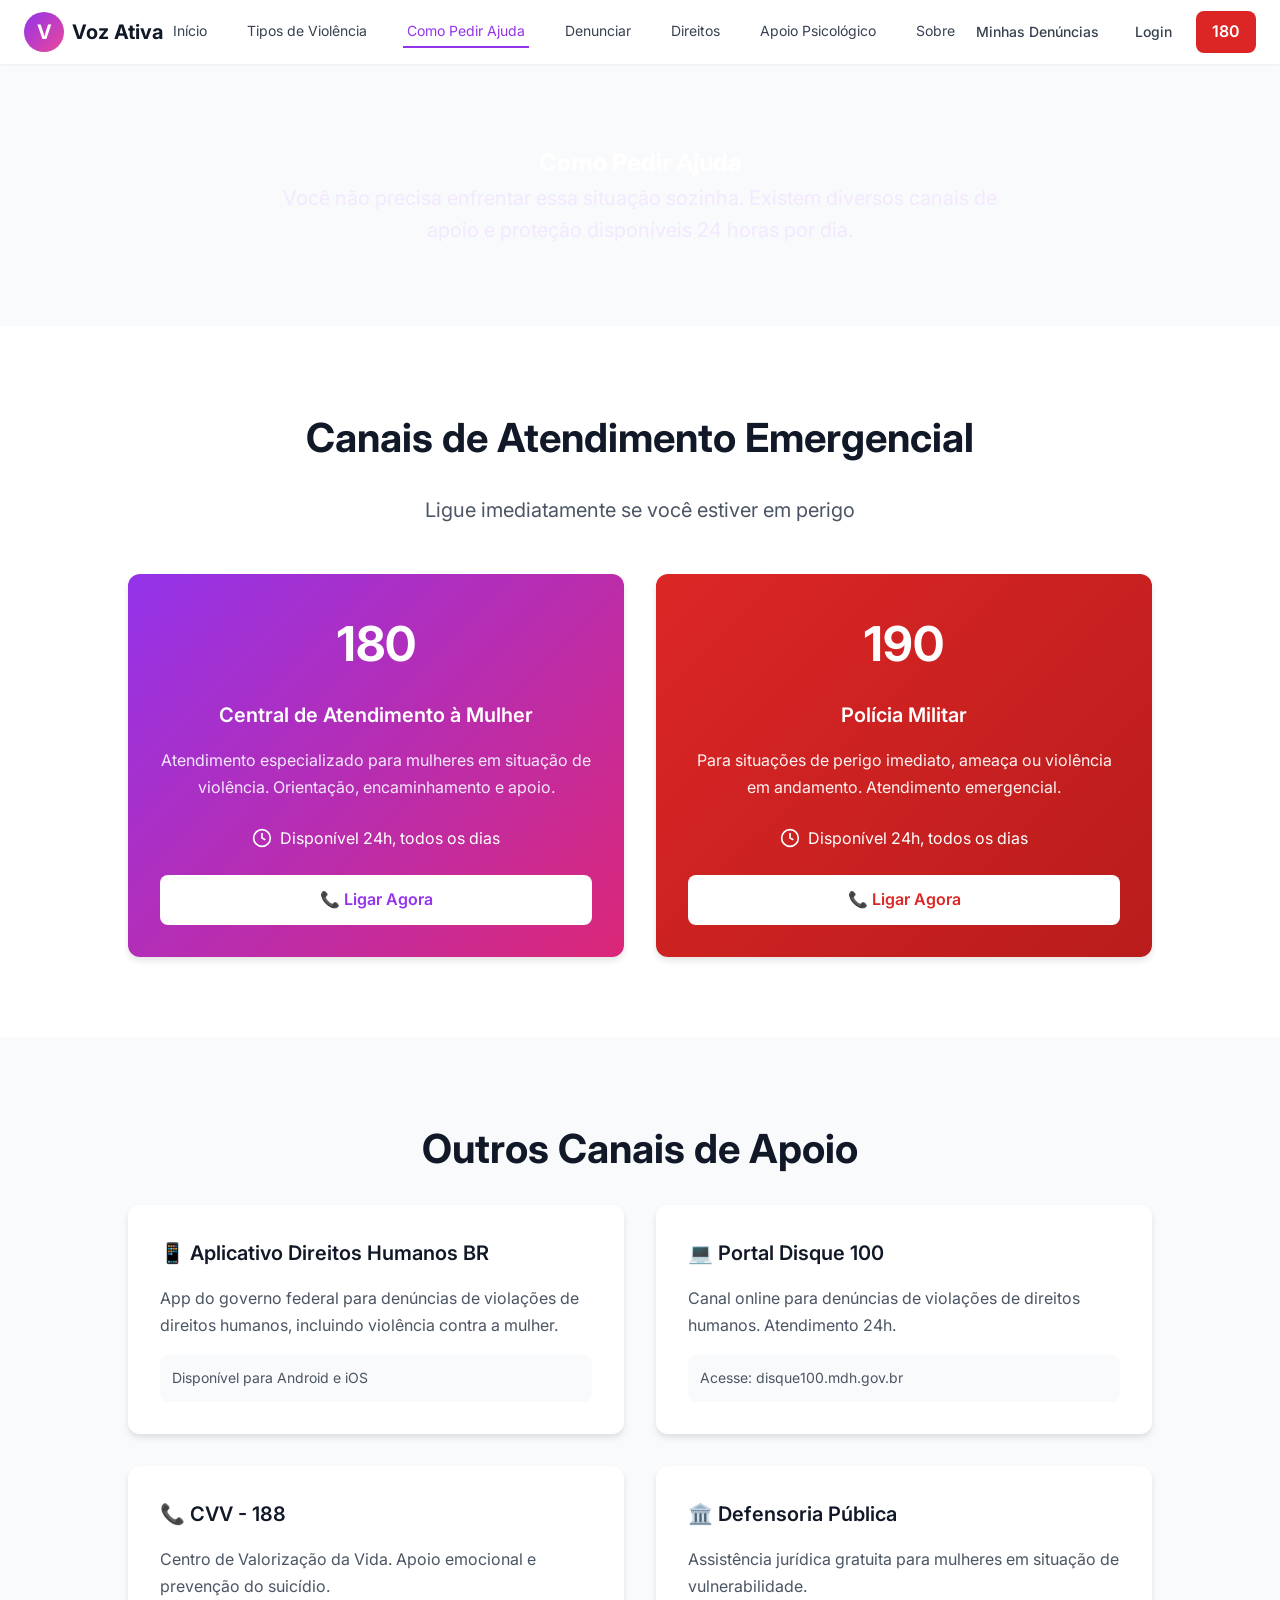
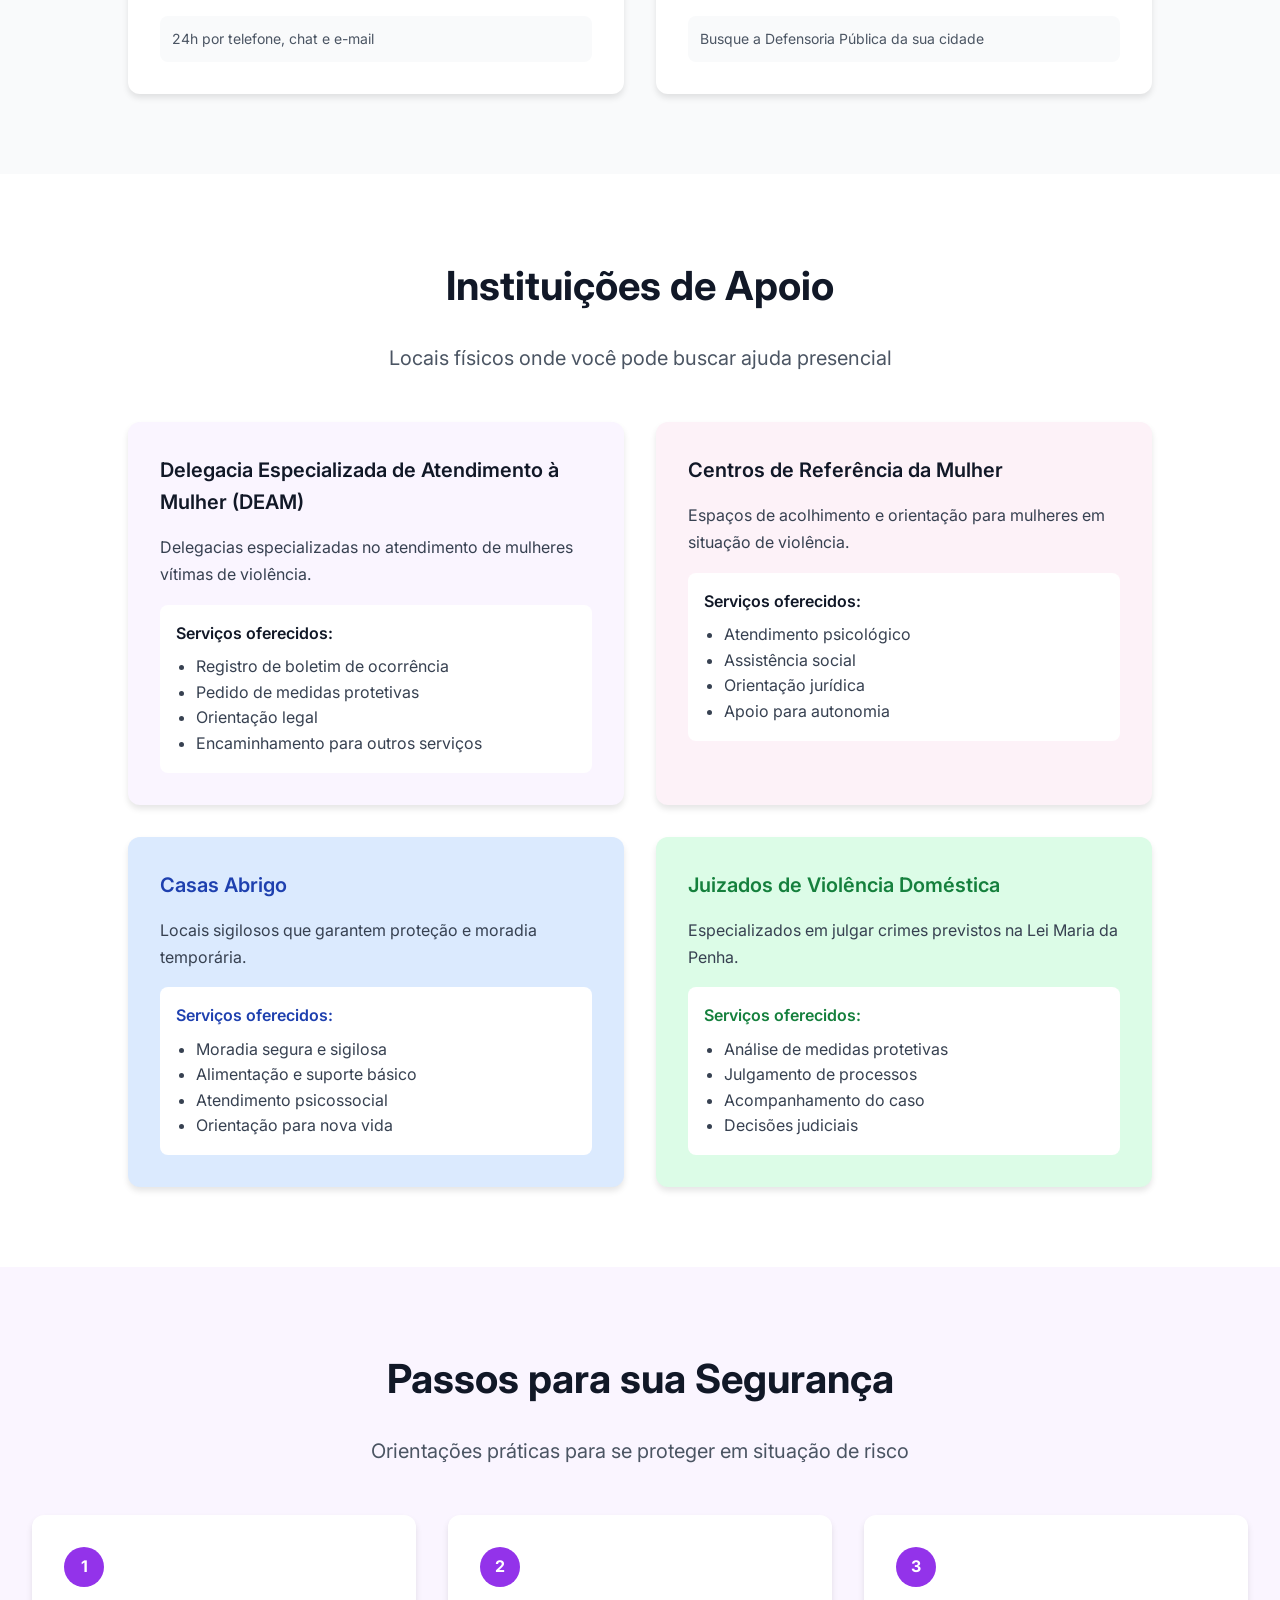
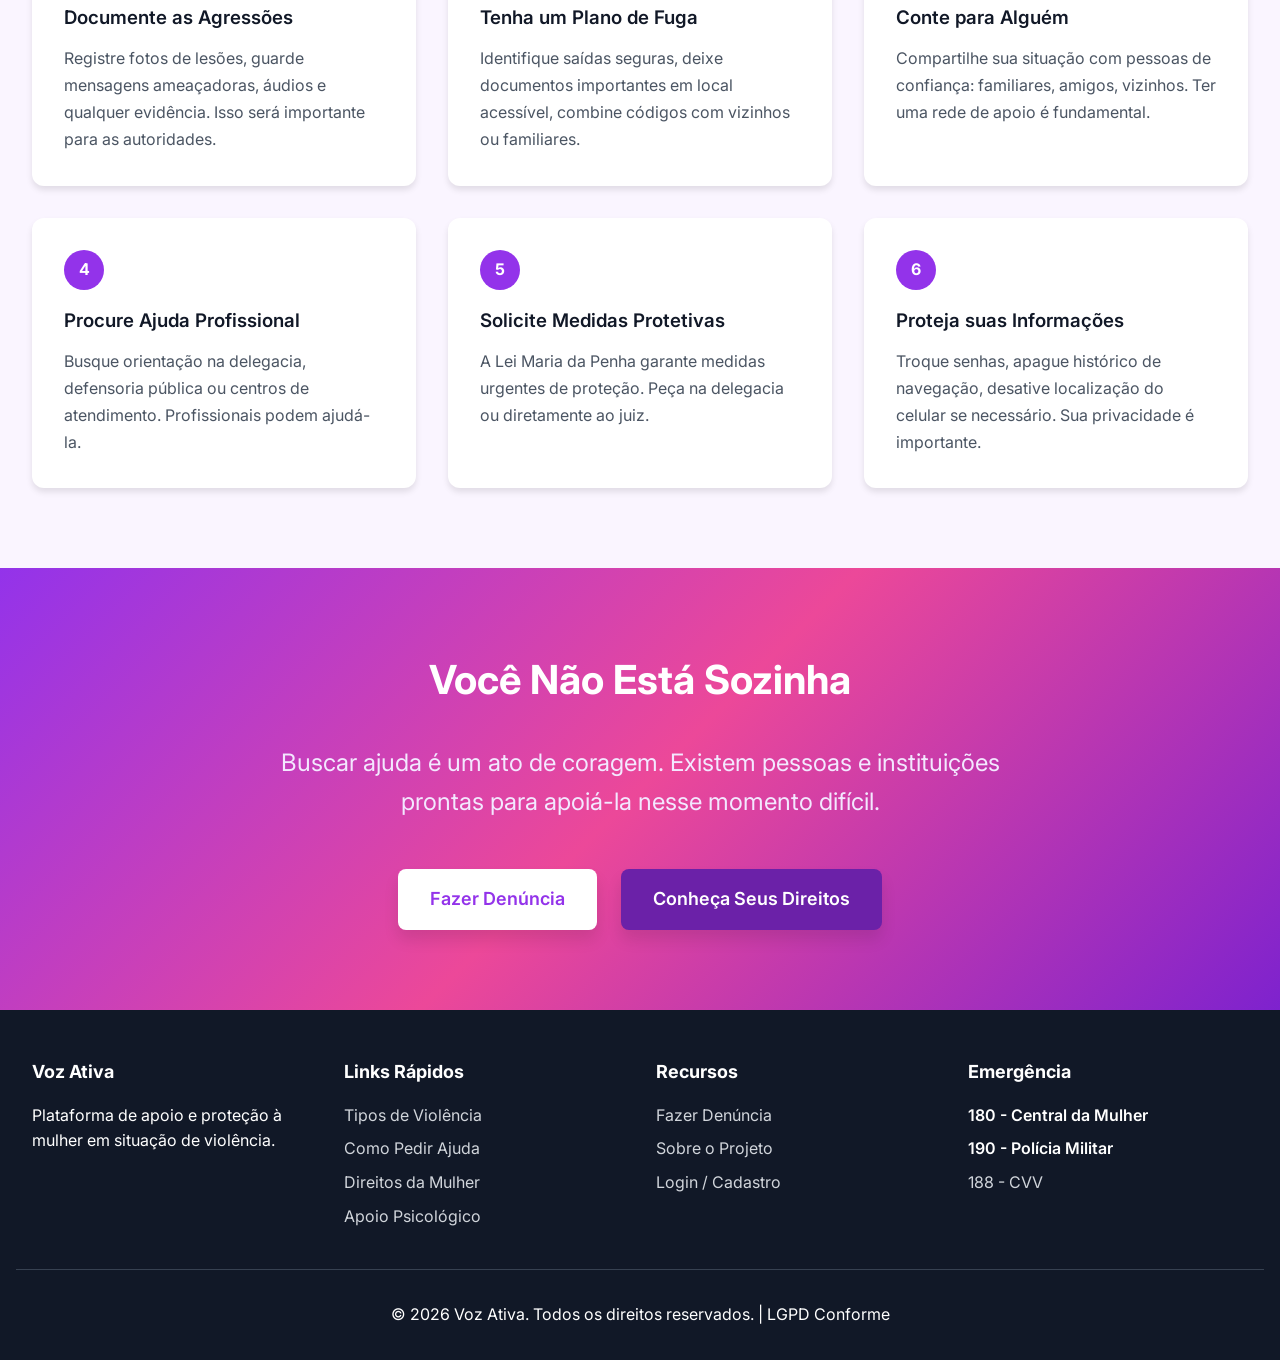
==== como-pedir-ajuda.html @ fe5da814 "first commit" ====
<!DOCTYPE html>
<html lang="pt-BR">
<head>
    <meta charset="UTF-8">
    <meta name="viewport" content="width=device-width, initial-scale=1.0">
    <title>Como Pedir Ajuda - Voz Ativa</title>
    <link rel="stylesheet" href="css/styles.css">
    <link href="https://fonts.googleapis.com/css2?family=Inter:wght@300;400;500;600;700;800;900&display=swap" rel="stylesheet">
</head>
<body>
    <!-- Header -->
    <header>
        <div class="container header-content">
            <a href="index.html" class="logo">
                <div class="logo-circle">V</div>
                <span class="logo-text">Voz Ativa</span>
            </a>

            <nav class="nav-desktop">
                <a href="index.html" class="nav-link">Início</a>
                <a href="tipos-violencia.html" class="nav-link">Tipos de Violência</a>
                <a href="como-pedir-ajuda.html" class="nav-link active">Como Pedir Ajuda</a>
                <a href="denuncia.html" class="nav-link">Denunciar</a>
                <a href="direitos.html" class="nav-link">Direitos</a>
                <a href="apoio-psicologico.html" class="nav-link">Apoio Psicológico</a>
                <a href="sobre.html" class="nav-link">Sobre</a>
            </nav>

            <div class="user-nav">
                <a href="dashboard.html" class="user-nav-link">Minhas Denúncias</a>
                <a href="login.html" class="user-nav-link">Login</a>
                <a href="tel:180" class="btn-emergency">180</a>
            </div>

            <button class="mobile-menu-btn" onclick="toggleMobileMenu()">
                <svg width="24" height="24" viewBox="0 0 24 24" fill="none" stroke="currentColor" stroke-width="2">
                    <line x1="3" y1="12" x2="21" y2="12"></line>
                    <line x1="3" y1="6" x2="21" y2="6"></line>
                    <line x1="3" y1="18" x2="21" y2="18"></line>
                </svg>
            </button>
        </div>

        <div class="mobile-menu" id="mobileMenu">
            <a href="index.html" class="mobile-nav-link">Início</a>
            <a href="tipos-violencia.html" class="mobile-nav-link">Tipos de Violência</a>
            <a href="como-pedir-ajuda.html" class="mobile-nav-link active">Como Pedir Ajuda</a>
            <a href="denuncia.html" class="mobile-nav-link">Denunciar</a>
            <a href="direitos.html" class="mobile-nav-link">Direitos</a>
            <a href="apoio-psicologico.html" class="mobile-nav-link">Apoio Psicológico</a>
            <a href="sobre.html" class="mobile-nav-link">Sobre</a>
        </div>
    </header>

    <!-- Hero -->
    <section class="hero">
        <div class="container">
            <div style="max-width: 48rem; margin: 0 auto; text-align: center;">
                <h1>Como Pedir Ajuda</h1>
                <p style="font-size: 1.25rem; color: var(--purple-100);">
                    Você não precisa enfrentar essa situação sozinha. Existem diversos canais de apoio e proteção disponíveis 24 horas por dia.
                </p>
            </div>
        </div>
    </section>

    <!-- Canais de Emergência -->
    <section class="section-white">
        <div class="container">
            <h2 class="section-title">Canais de Atendimento Emergencial</h2>
            <p class="section-description">Ligue imediatamente se você estiver em perigo</p>

            <div class="grid grid-2" style="max-width: 64rem; margin: 0 auto;">
                <!-- 180 -->
                <div class="card" style="background: linear-gradient(135deg, var(--purple-600), var(--pink-600)); color: var(--white); text-align: center;">
                    <div style="font-size: 3rem; font-weight: bold; margin-bottom: 1rem;">180</div>
                    <h3 style="font-size: 1.25rem; font-weight: 600; margin-bottom: 1rem;">Central de Atendimento à Mulher</h3>
                    <p style="font-size: 1rem; color: var(--purple-100); margin-bottom: 1.5rem; line-height: 1.7;">
                        Atendimento especializado para mulheres em situação de violência. Orientação, encaminhamento e apoio.
                    </p>
                    <p style="display: flex; align-items: center; justify-content: center; gap: 0.5rem; margin-bottom: 1.5rem;">
                        <svg width="20" height="20" viewBox="0 0 24 24" fill="none" stroke="currentColor" stroke-width="2">
                            <circle cx="12" cy="12" r="10"></circle>
                            <polyline points="12 6 12 12 16 14"></polyline>
                        </svg>
                        Disponível 24h, todos os dias
                    </p>
                    <a href="tel:180" class="btn" style="width: 100%; background: var(--white); color: var(--purple-600);">
                        📞 Ligar Agora
                    </a>
                </div>

                <!-- 190 -->
                <div class="card" style="background: linear-gradient(135deg, var(--red-600), var(--red-700)); color: var(--white); text-align: center;">
                    <div style="font-size: 3rem; font-weight: bold; margin-bottom: 1rem;">190</div>
                    <h3 style="font-size: 1.25rem; font-weight: 600; margin-bottom: 1rem;">Polícia Militar</h3>
                    <p style="font-size: 1rem; color: var(--red-50); margin-bottom: 1.5rem; line-height: 1.7;">
                        Para situações de perigo imediato, ameaça ou violência em andamento. Atendimento emergencial.
                    </p>
                    <p style="display: flex; align-items: center; justify-content: center; gap: 0.5rem; margin-bottom: 1.5rem;">
                        <svg width="20" height="20" viewBox="0 0 24 24" fill="none" stroke="currentColor" stroke-width="2">
                            <circle cx="12" cy="12" r="10"></circle>
                            <polyline points="12 6 12 12 16 14"></polyline>
                        </svg>
                        Disponível 24h, todos os dias
                    </p>
                    <a href="tel:190" class="btn" style="width: 100%; background: var(--white); color: var(--red-600);">
                        📞 Ligar Agora
                    </a>
                </div>
            </div>
        </div>
    </section>

    <!-- Outros Canais -->
    <section class="section-gray">
        <div class="container">
            <h2 class="section-title">Outros Canais de Apoio</h2>

            <div class="grid grid-2" style="max-width: 64rem; margin: 0 auto;">
                <div class="card">
                    <h3 style="font-weight: 600; font-size: 1.25rem; margin-bottom: 1rem;">📱 Aplicativo Direitos Humanos BR</h3>
                    <p style="color: var(--gray-600); margin-bottom: 1rem; line-height: 1.7;">
                        App do governo federal para denúncias de violações de direitos humanos, incluindo violência contra a mulher.
                    </p>
                    <p style="font-size: 0.875rem; color: var(--gray-600); background: var(--gray-50); padding: 0.75rem; border-radius: 0.5rem;">
                        Disponível para Android e iOS
                    </p>
                </div>

                <div class="card">
                    <h3 style="font-weight: 600; font-size: 1.25rem; margin-bottom: 1rem;">💻 Portal Disque 100</h3>
                    <p style="color: var(--gray-600); margin-bottom: 1rem; line-height: 1.7;">
                        Canal online para denúncias de violações de direitos humanos. Atendimento 24h.
                    </p>
                    <p style="font-size: 0.875rem; color: var(--gray-600); background: var(--gray-50); padding: 0.75rem; border-radius: 0.5rem;">
                        Acesse: disque100.mdh.gov.br
                    </p>
                </div>

                <div class="card">
                    <h3 style="font-weight: 600; font-size: 1.25rem; margin-bottom: 1rem;">📞 CVV - 188</h3>
                    <p style="color: var(--gray-600); margin-bottom: 1rem; line-height: 1.7;">
                        Centro de Valorização da Vida. Apoio emocional e prevenção do suicídio.
                    </p>
                    <p style="font-size: 0.875rem; color: var(--gray-600); background: var(--gray-50); padding: 0.75rem; border-radius: 0.5rem;">
                        24h por telefone, chat e e-mail
                    </p>
                </div>

                <div class="card">
                    <h3 style="font-weight: 600; font-size: 1.25rem; margin-bottom: 1rem;">🏛️ Defensoria Pública</h3>
                    <p style="color: var(--gray-600); margin-bottom: 1rem; line-height: 1.7;">
                        Assistência jurídica gratuita para mulheres em situação de vulnerabilidade.
                    </p>
                    <p style="font-size: 0.875rem; color: var(--gray-600); background: var(--gray-50); padding: 0.75rem; border-radius: 0.5rem;">
                        Busque a Defensoria Pública da sua cidade
                    </p>
                </div>
            </div>
        </div>
    </section>

    <!-- Instituições de Apoio -->
    <section class="section-white">
        <div class="container">
            <h2 class="section-title">Instituições de Apoio</h2>
            <p class="section-description">Locais físicos onde você pode buscar ajuda presencial</p>

            <div class="grid grid-2" style="max-width: 64rem; margin: 0 auto;">
                <div class="card" style="background: var(--purple-50);">
                    <h3 style="font-weight: 600; font-size: 1.25rem; margin-bottom: 1rem; color: var(--purple-900);">
                        Delegacia Especializada de Atendimento à Mulher (DEAM)
                    </h3>
                    <p style="color: var(--gray-700); margin-bottom: 1rem; line-height: 1.7;">
                        Delegacias especializadas no atendimento de mulheres vítimas de violência.
                    </p>
                    <div style="background: var(--white); padding: 1rem; border-radius: 0.5rem;">
                        <p style="font-weight: 600; margin-bottom: 0.5rem; color: var(--purple-900);">Serviços oferecidos:</p>
                        <ul style="margin: 0; padding-left: 1.25rem; color: var(--gray-700);">
                            <li>Registro de boletim de ocorrência</li>
                            <li>Pedido de medidas protetivas</li>
                            <li>Orientação legal</li>
                            <li>Encaminhamento para outros serviços</li>
                        </ul>
                    </div>
                </div>

                <div class="card" style="background: var(--pink-50);">
                    <h3 style="font-weight: 600; font-size: 1.25rem; margin-bottom: 1rem; color: var(--pink-900);">
                        Centros de Referência da Mulher
                    </h3>
                    <p style="color: var(--gray-700); margin-bottom: 1rem; line-height: 1.7;">
                        Espaços de acolhimento e orientação para mulheres em situação de violência.
                    </p>
                    <div style="background: var(--white); padding: 1rem; border-radius: 0.5rem;">
                        <p style="font-weight: 600; margin-bottom: 0.5rem; color: var(--pink-900);">Serviços oferecidos:</p>
                        <ul style="margin: 0; padding-left: 1.25rem; color: var(--gray-700);">
                            <li>Atendimento psicológico</li>
                            <li>Assistência social</li>
                            <li>Orientação jurídica</li>
                            <li>Apoio para autonomia</li>
                        </ul>
                    </div>
                </div>

                <div class="card" style="background: #DBEAFE;">
                    <h3 style="font-weight: 600; font-size: 1.25rem; margin-bottom: 1rem; color: #1E40AF;">
                        Casas Abrigo
                    </h3>
                    <p style="color: var(--gray-700); margin-bottom: 1rem; line-height: 1.7;">
                        Locais sigilosos que garantem proteção e moradia temporária.
                    </p>
                    <div style="background: var(--white); padding: 1rem; border-radius: 0.5rem;">
                        <p style="font-weight: 600; margin-bottom: 0.5rem; color: #1E40AF;">Serviços oferecidos:</p>
                        <ul style="margin: 0; padding-left: 1.25rem; color: var(--gray-700);">
                            <li>Moradia segura e sigilosa</li>
                            <li>Alimentação e suporte básico</li>
                            <li>Atendimento psicossocial</li>
                            <li>Orientação para nova vida</li>
                        </ul>
                    </div>
                </div>

                <div class="card" style="background: #DCFCE7;">
                    <h3 style="font-weight: 600; font-size: 1.25rem; margin-bottom: 1rem; color: #15803D;">
                        Juizados de Violência Doméstica
                    </h3>
                    <p style="color: var(--gray-700); margin-bottom: 1rem; line-height: 1.7;">
                        Especializados em julgar crimes previstos na Lei Maria da Penha.
                    </p>
                    <div style="background: var(--white); padding: 1rem; border-radius: 0.5rem;">
                        <p style="font-weight: 600; margin-bottom: 0.5rem; color: #15803D;">Serviços oferecidos:</p>
                        <ul style="margin: 0; padding-left: 1.25rem; color: var(--gray-700);">
                            <li>Análise de medidas protetivas</li>
                            <li>Julgamento de processos</li>
                            <li>Acompanhamento do caso</li>
                            <li>Decisões judiciais</li>
                        </ul>
                    </div>
                </div>
            </div>
        </div>
    </section>

    <!-- Passos de Segurança -->
    <section class="section-purple">
        <div class="container">
            <h2 class="section-title">Passos para sua Segurança</h2>
            <p class="section-description">Orientações práticas para se proteger em situação de risco</p>

            <div class="grid grid-3">
                <div class="card">
                    <div style="width: 40px; height: 40px; border-radius: 50%; background: var(--purple-600); color: var(--white); display: flex; align-items: center; justify-content: center; font-weight: bold; margin-bottom: 1rem;">1</div>
                    <h3 style="font-weight: 600; margin-bottom: 0.75rem;">Documente as Agressões</h3>
                    <p style="color: var(--gray-600); line-height: 1.7;">
                        Registre fotos de lesões, guarde mensagens ameaçadoras, áudios e qualquer evidência. Isso será importante para as autoridades.
                    </p>
                </div>

                <div class="card">
                    <div style="width: 40px; height: 40px; border-radius: 50%; background: var(--purple-600); color: var(--white); display: flex; align-items: center; justify-content: center; font-weight: bold; margin-bottom: 1rem;">2</div>
                    <h3 style="font-weight: 600; margin-bottom: 0.75rem;">Tenha um Plano de Fuga</h3>
                    <p style="color: var(--gray-600); line-height: 1.7;">
                        Identifique saídas seguras, deixe documentos importantes em local acessível, combine códigos com vizinhos ou familiares.
                    </p>
                </div>

                <div class="card">
                    <div style="width: 40px; height: 40px; border-radius: 50%; background: var(--purple-600); color: var(--white); display: flex; align-items: center; justify-content: center; font-weight: bold; margin-bottom: 1rem;">3</div>
                    <h3 style="font-weight: 600; margin-bottom: 0.75rem;">Conte para Alguém</h3>
                    <p style="color: var(--gray-600); line-height: 1.7;">
                        Compartilhe sua situação com pessoas de confiança: familiares, amigos, vizinhos. Ter uma rede de apoio é fundamental.
                    </p>
                </div>

                <div class="card">
                    <div style="width: 40px; height: 40px; border-radius: 50%; background: var(--purple-600); color: var(--white); display: flex; align-items: center; justify-content: center; font-weight: bold; margin-bottom: 1rem;">4</div>
                    <h3 style="font-weight: 600; margin-bottom: 0.75rem;">Procure Ajuda Profissional</h3>
                    <p style="color: var(--gray-600); line-height: 1.7;">
                        Busque orientação na delegacia, defensoria pública ou centros de atendimento. Profissionais podem ajudá-la.
                    </p>
                </div>

                <div class="card">
                    <div style="width: 40px; height: 40px; border-radius: 50%; background: var(--purple-600); color: var(--white); display: flex; align-items: center; justify-content: center; font-weight: bold; margin-bottom: 1rem;">5</div>
                    <h3 style="font-weight: 600; margin-bottom: 0.75rem;">Solicite Medidas Protetivas</h3>
                    <p style="color: var(--gray-600); line-height: 1.7;">
                        A Lei Maria da Penha garante medidas urgentes de proteção. Peça na delegacia ou diretamente ao juiz.
                    </p>
                </div>

                <div class="card">
                    <div style="width: 40px; height: 40px; border-radius: 50%; background: var(--purple-600); color: var(--white); display: flex; align-items: center; justify-content: center; font-weight: bold; margin-bottom: 1rem;">6</div>
                    <h3 style="font-weight: 600; margin-bottom: 0.75rem;">Proteja suas Informações</h3>
                    <p style="color: var(--gray-600); line-height: 1.7;">
                        Troque senhas, apague histórico de navegação, desative localização do celular se necessário. Sua privacidade é importante.
                    </p>
                </div>
            </div>
        </div>
    </section>

    <!-- CTA -->
    <section class="cta-section">
        <div class="container">
            <h2 class="cta-title" style="font-size: 2.5rem;">Você Não Está Sozinha</h2>
            <p class="cta-description">Buscar ajuda é um ato de coragem. Existem pessoas e instituições prontas para apoiá-la nesse momento difícil.</p>
            <div class="cta-buttons">
                <a href="denuncia.html" class="btn-primary" style="font-size: 1.125rem; padding: 1rem 2rem;">Fazer Denúncia</a>
                <a href="direitos.html" class="btn-secondary" style="font-size: 1.125rem; padding: 1rem 2rem; background: var(--purple-800);">Conheça Seus Direitos</a>
            </div>
        </div>
    </section>

    <!-- Footer -->
    <footer>
        <div class="container footer-content">
            <div class="footer-section">
                <h3>Voz Ativa</h3>
                <p style="color: var(--gray-400);">Plataforma de apoio e proteção à mulher em situação de violência.</p>
            </div>
            <div class="footer-section">
                <h3>Links Rápidos</h3>
                <a href="tipos-violencia.html" class="footer-link">Tipos de Violência</a>
                <a href="como-pedir-ajuda.html" class="footer-link">Como Pedir Ajuda</a>
                <a href="direitos.html" class="footer-link">Direitos da Mulher</a>
                <a href="apoio-psicologico.html" class="footer-link">Apoio Psicológico</a>
            </div>
            <div class="footer-section">
                <h3>Recursos</h3>
                <a href="denuncia.html" class="footer-link">Fazer Denúncia</a>
                <a href="sobre.html" class="footer-link">Sobre o Projeto</a>
                <a href="login.html" class="footer-link">Login / Cadastro</a>
            </div>
            <div class="footer-section">
                <h3>Emergência</h3>
                <a href="tel:180" class="footer-link" style="font-weight: 600; color: var(--red-400);">180 - Central da Mulher</a>
                <a href="tel:190" class="footer-link" style="font-weight: 600; color: var(--red-400);">190 - Polícia Militar</a>
                <a href="tel:188" class="footer-link">188 - CVV</a>
            </div>
        </div>
        <div class="container footer-bottom">
            <p>&copy; 2026 Voz Ativa. Todos os direitos reservados. | LGPD Conforme</p>
        </div>
    </footer>

    <script src="js/script.js"></script>
</body>
</html>
---- css/styles.css ----
/* =================================
   VOZ ATIVA - CSS PRINCIPAL
   Plataforma de Apoio à Mulher
   ================================= */

/* Reset e Configurações Básicas */
* {
  margin: 0;
  padding: 0;
  box-sizing: border-box;
}

:root {
  /* Cores Principais */
  --purple-600: #9333EA;
  --purple-700: #7E22CE;
  --purple-800: #6B21A8;
  --purple-100: #F3E8FF;
  --purple-50: #FAF5FF;

  --pink-500: #EC4899;
  --pink-600: #DB2777;
  --pink-700: #BE185D;
  --pink-50: #FDF2F8;

  --red-600: #DC2626;
  --red-700: #B91C1C;
  --red-800: #991B1B;
  --red-50: #FEF2F2;

  /* Cores Neutras */
  --gray-50: #F9FAFB;
  --gray-100: #F3F4F6;
  --gray-200: #E5E7EB;
  --gray-300: #D1D5DB;
  --gray-600: #4B5563;
  --gray-700: #374151;
  --gray-900: #111827;

  --white: #FFFFFF;

  /* Sombras */
  --shadow-sm: 0 1px 2px rgba(0, 0, 0, 0.05);
  --shadow-md: 0 4px 6px rgba(0, 0, 0, 0.1);
  --shadow-lg: 0 10px 15px rgba(0, 0, 0, 0.1);
  --shadow-xl: 0 20px 25px rgba(0, 0, 0, 0.1);
  --shadow-2xl: 0 25px 50px rgba(0, 0, 0, 0.15);
}

body {
  font-family: 'Inter', -apple-system, BlinkMacSystemFont, 'Segoe UI', Roboto, sans-serif;
  line-height: 1.6;
  color: var(--gray-900);
  background: var(--gray-50);
}

/* Container */
.container {
  max-width: 1280px;
  margin: 0 auto;
  padding: 0 1rem;
}

/* Header */
header {
  background: var(--white);
  box-shadow: var(--shadow-sm);
  position: sticky;
  top: 0;
  z-index: 1000;
}

.header-content {
  display: flex;
  justify-content: space-between;
  align-items: center;
  height: 64px;
  padding: 0 1.5rem;
}

.logo {
  display: flex;
  align-items: center;
  gap: 0.5rem;
  text-decoration: none;
  color: var(--gray-900);
}

.logo-circle {
  width: 40px;
  height: 40px;
  background: linear-gradient(135deg, var(--purple-600), var(--pink-500));
  border-radius: 50%;
  display: flex;
  align-items: center;
  justify-content: center;
  color: var(--white);
  font-weight: bold;
  font-size: 1.25rem;
}

.logo-text {
  font-weight: bold;
  font-size: 1.25rem;
}

/* Navegação Desktop */
.nav-desktop {
  display: none;
  gap: 2rem;
}

.nav-link {
  color: var(--gray-700);
  text-decoration: none;
  padding: 0.25rem;
  font-size: 0.875rem;
  transition: color 0.3s;
  border-bottom: 2px solid transparent;
}

.nav-link:hover,
.nav-link.active {
  color: var(--purple-600);
  border-bottom-color: var(--purple-600);
}

/* User Navigation */
.user-nav {
  display: none;
  gap: 0.75rem;
  align-items: center;
}

.user-nav-link {
  display: flex;
  align-items: center;
  gap: 0.25rem;
  padding: 0.5rem 0.75rem;
  border-radius: 0.5rem;
  text-decoration: none;
  color: var(--gray-700);
  font-size: 0.875rem;
  font-weight: 500;
  transition: all 0.3s;
}

.user-nav-link:hover {
  background: var(--gray-100);
}

.user-nav-link.active {
  background: var(--purple-100);
  color: var(--purple-600);
}

/* Botão Emergência */
.btn-emergency {
  display: inline-flex;
  align-items: center;
  gap: 0.5rem;
  padding: 0.5rem 1rem;
  background: var(--red-600);
  color: var(--white);
  border-radius: 0.5rem;
  text-decoration: none;
  font-weight: 600;
  transition: all 0.3s;
}

.btn-emergency:hover {
  background: var(--red-700);
  transform: translateY(-2px);
  box-shadow: var(--shadow-lg);
}

/* Mobile Menu Button */
.mobile-menu-btn {
  display: block;
  background: none;
  border: none;
  cursor: pointer;
  padding: 0.5rem;
}

/* Mobile Menu */
.mobile-menu {
  display: none;
  border-top: 1px solid var(--gray-200);
  padding: 1rem;
}

.mobile-menu.active {
  display: block;
}

.mobile-nav-link {
  display: block;
  padding: 0.75rem 1rem;
  color: var(--gray-700);
  text-decoration: none;
  border-radius: 0.5rem;
  transition: all 0.3s;
  margin-bottom: 0.25rem;
}

.mobile-nav-link:hover,
.mobile-nav-link.active {
  background: var(--purple-50);
  color: var(--purple-600);
}

/* Emergency Banner */
.emergency-banner {
  background: var(--red-600);
  color: var(--white);
  padding: 1rem 0;
}

.emergency-content {
  display: flex;
  flex-direction: column;
  gap: 1rem;
  align-items: center;
  text-align: center;
}

.emergency-text {
  display: flex;
  align-items: center;
  gap: 0.5rem;
  font-weight: 600;
}

.emergency-buttons {
  display: flex;
  gap: 0.75rem;
}

.btn-emergency-white {
  padding: 0.5rem 1.5rem;
  background: var(--white);
  color: var(--red-600);
  border-radius: 0.5rem;
  text-decoration: none;
  font-weight: 600;
  transition: all 0.3s;
}

.btn-emergency-white:hover {
  background: var(--gray-100);
}

.btn-emergency-dark {
  padding: 0.5rem 1.5rem;
  background: var(--red-700);
  color: var(--white);
  border-radius: 0.5rem;
  text-decoration: none;
  font-weight: 600;
  transition: all 0.3s;
}

.btn-emergency-dark:hover {
  background: var(--red-800);
}

/* Hero Section */
.hero {
  background: linear-gradient(135deg, var(--purple-600), var(--purple-500), var(--pink-500));
  color: var(--white);
  padding: 5rem 1rem;
}

.hero-content {
  display: grid;
  grid-template-columns: 1fr;
  gap: 3rem;
  align-items: center;
}

.hero-text h1 {
  font-size: 3rem;
  font-weight: bold;
  line-height: 1.1;
  margin-bottom: 2rem;
}

.hero-text p {
  font-size: 1.25rem;
  color: var(--purple-100);
  margin-bottom: 2rem;
  line-height: 1.7;
}

.hero-buttons {
  display: flex;
  flex-direction: column;
  gap: 1rem;
}

.btn-primary {
  display: inline-flex;
  align-items: center;
  justify-content: center;
  padding: 1rem 2rem;
  background: var(--white);
  color: var(--purple-600);
  border-radius: 0.5rem;
  text-decoration: none;
  font-weight: 600;
  font-size: 1.125rem;
  transition: all 0.3s;
  box-shadow: var(--shadow-lg);
}

.btn-primary:hover {
  background: var(--gray-100);
  transform: translateY(-2px);
  box-shadow: var(--shadow-xl);
}

.btn-secondary {
  display: inline-flex;
  align-items: center;
  justify-content: center;
  padding: 1rem 2rem;
  background: var(--purple-700);
  color: var(--white);
  border-radius: 0.5rem;
  text-decoration: none;
  font-weight: 600;
  font-size: 1.125rem;
  transition: all 0.3s;
  box-shadow: var(--shadow-lg);
}

.btn-secondary:hover {
  background: var(--purple-800);
  transform: translateY(-2px);
  box-shadow: var(--shadow-xl);
}

.hero-image {
  height: 500px;
  border-radius: 1rem;
  overflow: hidden;
  box-shadow: var(--shadow-2xl);
}

.hero-image img {
  width: 100%;
  height: 100%;
  object-fit: cover;
}

/* Section */
section {
  padding: 5rem 1rem;
}

.section-white {
  background: var(--white);
}

.section-gray {
  background: var(--gray-50);
}

.section-purple {
  background: var(--purple-50);
}

.section-dark {
  background: var(--gray-900);
  color: var(--white);
}

.section-title {
  font-size: 2.5rem;
  font-weight: bold;
  text-align: center;
  margin-bottom: 1.5rem;
}

.section-description {
  font-size: 1.25rem;
  text-align: center;
  color: var(--gray-600);
  max-width: 48rem;
  margin: 0 auto 3rem;
}

/* Grid */
.grid {
  display: grid;
  gap: 2rem;
}

.grid-1 { grid-template-columns: 1fr; }
.grid-2 { grid-template-columns: repeat(2, 1fr); }
.grid-3 { grid-template-columns: repeat(3, 1fr); }
.grid-4 { grid-template-columns: repeat(4, 1fr); }

/* Cards */
.card {
  background: var(--white);
  padding: 2rem;
  border-radius: 0.75rem;
  box-shadow: var(--shadow-md);
  transition: all 0.3s;
}

.card:hover {
  transform: translateY(-4px);
  box-shadow: var(--shadow-xl);
}

.card-icon {
  width: 64px;
  height: 64px;
  border-radius: 50%;
  display: flex;
  align-items: center;
  justify-content: center;
  margin: 0 auto 1.5rem;
}

.card-icon-purple { background: var(--purple-100); color: var(--purple-600); }
.card-icon-pink { background: var(--pink-50); color: var(--pink-600); }
.card-icon-red { background: var(--red-50); color: var(--red-600); }
.card-icon-blue { background: #DBEAFE; color: #2563EB; }
.card-icon-green { background: #DCFCE7; color: #16A34A; }

.card-title {
  font-size: 1.25rem;
  font-weight: 600;
  margin-bottom: 0.75rem;
  text-align: center;
}

.card-text {
  color: var(--gray-600);
  text-align: center;
}

/* Statistics */
.stat-card {
  text-align: center;
  padding: 2rem;
}

.stat-number {
  font-size: 4.5rem;
  font-weight: bold;
  margin-bottom: 1rem;
}

.stat-number-purple { color: var(--purple-600); }
.stat-number-pink { color: var(--pink-600); }
.stat-number-yellow { color: #EAB308; }
.stat-number-blue { color: #2563EB; }
.stat-number-green { color: #16A34A; }

.stat-label {
  font-size: 1.25rem;
  color: var(--gray-300);
}

/* CTA Section */
.cta-section {
  background: linear-gradient(135deg, var(--purple-600), var(--pink-500), var(--purple-700));
  color: var(--white);
  padding: 5rem 1rem;
  text-align: center;
}

.cta-title {
  font-size: 3.75rem;
  font-weight: bold;
  margin-bottom: 2rem;
}

.cta-description {
  font-size: 1.5rem;
  color: var(--purple-100);
  margin-bottom: 3rem;
  max-width: 48rem;
  margin-left: auto;
  margin-right: auto;
}

.cta-buttons {
  display: flex;
  flex-direction: column;
  gap: 1.5rem;
  max-width: 36rem;
  margin: 0 auto;
}

/* Footer */
footer {
  background: var(--gray-900);
  color: var(--white);
  padding: 3rem 1rem 2rem;
}

.footer-content {
  display: grid;
  grid-template-columns: 1fr;
  gap: 2rem;
  margin-bottom: 2rem;
}

.footer-section h3 {
  font-size: 1.125rem;
  margin-bottom: 1rem;
}

.footer-link {
  display: block;
  color: var(--gray-300);
  text-decoration: none;
  margin-bottom: 0.5rem;
  transition: color 0.3s;
}

.footer-link:hover {
  color: var(--white);
}

.footer-bottom {
  border-top: 1px solid var(--gray-700);
  padding-top: 2rem;
  text-align: center;
  color: var(--gray-400);
}

/* Form Styles */
.form-group {
  margin-bottom: 1.5rem;
}

.form-label {
  display: block;
  font-weight: 600;
  font-size: 0.875rem;
  margin-bottom: 0.5rem;
  color: var(--gray-900);
}

.form-input,
.form-select,
.form-textarea {
  width: 100%;
  padding: 0.75rem 1rem;
  border: 1px solid var(--gray-300);
  border-radius: 0.5rem;
  font-size: 1rem;
  font-family: inherit;
  transition: all 0.2s;
}

.form-input:focus,
.form-select:focus,
.form-textarea:focus {
  outline: none;
  border-color: var(--purple-600);
  box-shadow: 0 0 0 3px rgba(147, 51, 234, 0.1);
}

.form-textarea {
  resize: vertical;
  min-height: 120px;
}

.form-checkbox {
  margin-right: 0.5rem;
}

.btn {
  display: inline-block;
  padding: 0.75rem 1.5rem;
  border-radius: 0.5rem;
  font-weight: 600;
  text-decoration: none;
  text-align: center;
  transition: all 0.3s;
  cursor: pointer;
  border: none;
  font-size: 1rem;
}

.btn-purple {
  background: var(--purple-600);
  color: var(--white);
}

.btn-purple:hover {
  background: var(--purple-700);
  transform: translateY(-2px);
  box-shadow: var(--shadow-lg);
}

.btn-pink {
  background: var(--pink-600);
  color: var(--white);
}

.btn-pink:hover {
  background: var(--pink-700);
}

.btn-outline {
  background: transparent;
  border: 2px solid var(--purple-600);
  color: var(--purple-600);
}

.btn-outline:hover {
  background: var(--purple-600);
  color: var(--white);
}

/* Tabs */
.tabs {
  margin-bottom: 2rem;
}

.tabs-list {
  display: flex;
  gap: 0.5rem;
  border-bottom: 2px solid var(--gray-200);
  margin-bottom: 2rem;
}

.tab-trigger {
  padding: 0.75rem 1.5rem;
  background: none;
  border: none;
  cursor: pointer;
  font-weight: 500;
  color: var(--gray-600);
  border-bottom: 2px solid transparent;
  transition: all 0.3s;
  margin-bottom: -2px;
}

.tab-trigger:hover {
  color: var(--purple-600);
}

.tab-trigger.active {
  color: var(--purple-600);
  border-bottom-color: var(--purple-600);
}

.tab-content {
  display: none;
}

.tab-content.active {
  display: block;
}

/* Badge */
.badge {
  display: inline-flex;
  align-items: center;
  gap: 0.25rem;
  padding: 0.25rem 0.75rem;
  border-radius: 9999px;
  font-size: 0.875rem;
  font-weight: 500;
}

.badge-primary {
  background: var(--purple-100);
  color: var(--purple-600);
}

.badge-success {
  background: #DCFCE7;
  color: #16A34A;
}

.badge-warning {
  background: #FEF3C7;
  color: #D97706;
}

.badge-danger {
  background: var(--red-50);
  color: var(--red-600);
}

/* Utility Classes */
.text-center { text-align: center; }
.text-left { text-align: left; }
.text-right { text-align: right; }

.mt-1 { margin-top: 0.5rem; }
.mt-2 { margin-top: 1rem; }
.mt-3 { margin-top: 1.5rem; }
.mt-4 { margin-top: 2rem; }

.mb-1 { margin-bottom: 0.5rem; }
.mb-2 { margin-bottom: 1rem; }
.mb-3 { margin-bottom: 1.5rem; }
.mb-4 { margin-bottom: 2rem; }

.hidden { display: none; }

/* Responsive */
@media (min-width: 640px) {
  .emergency-content {
    flex-direction: row;
    justify-content: space-between;
  }

  .hero-buttons {
    flex-direction: row;
  }

  .cta-buttons {
    flex-direction: row;
    justify-content: center;
  }
}

@media (min-width: 1024px) {
  .nav-desktop {
    display: flex;
  }

  .user-nav {
    display: flex;
  }

  .mobile-menu-btn {
    display: none;
  }

  .hero-content {
    grid-template-columns: 1fr 1fr;
  }

  .footer-content {
    grid-template-columns: repeat(4, 1fr);
  }

  .grid-2 { grid-template-columns: repeat(2, 1fr); }
  .grid-3 { grid-template-columns: repeat(3, 1fr); }
  .grid-4 { grid-template-columns: repeat(4, 1fr); }
}

@media (max-width: 640px) {
  .hero-text h1 {
    font-size: 2.25rem;
  }

  .section-title {
    font-size: 1.875rem;
  }

  .cta-title {
    font-size: 2.25rem;
  }

  .stat-number {
    font-size: 3rem;
  }
}
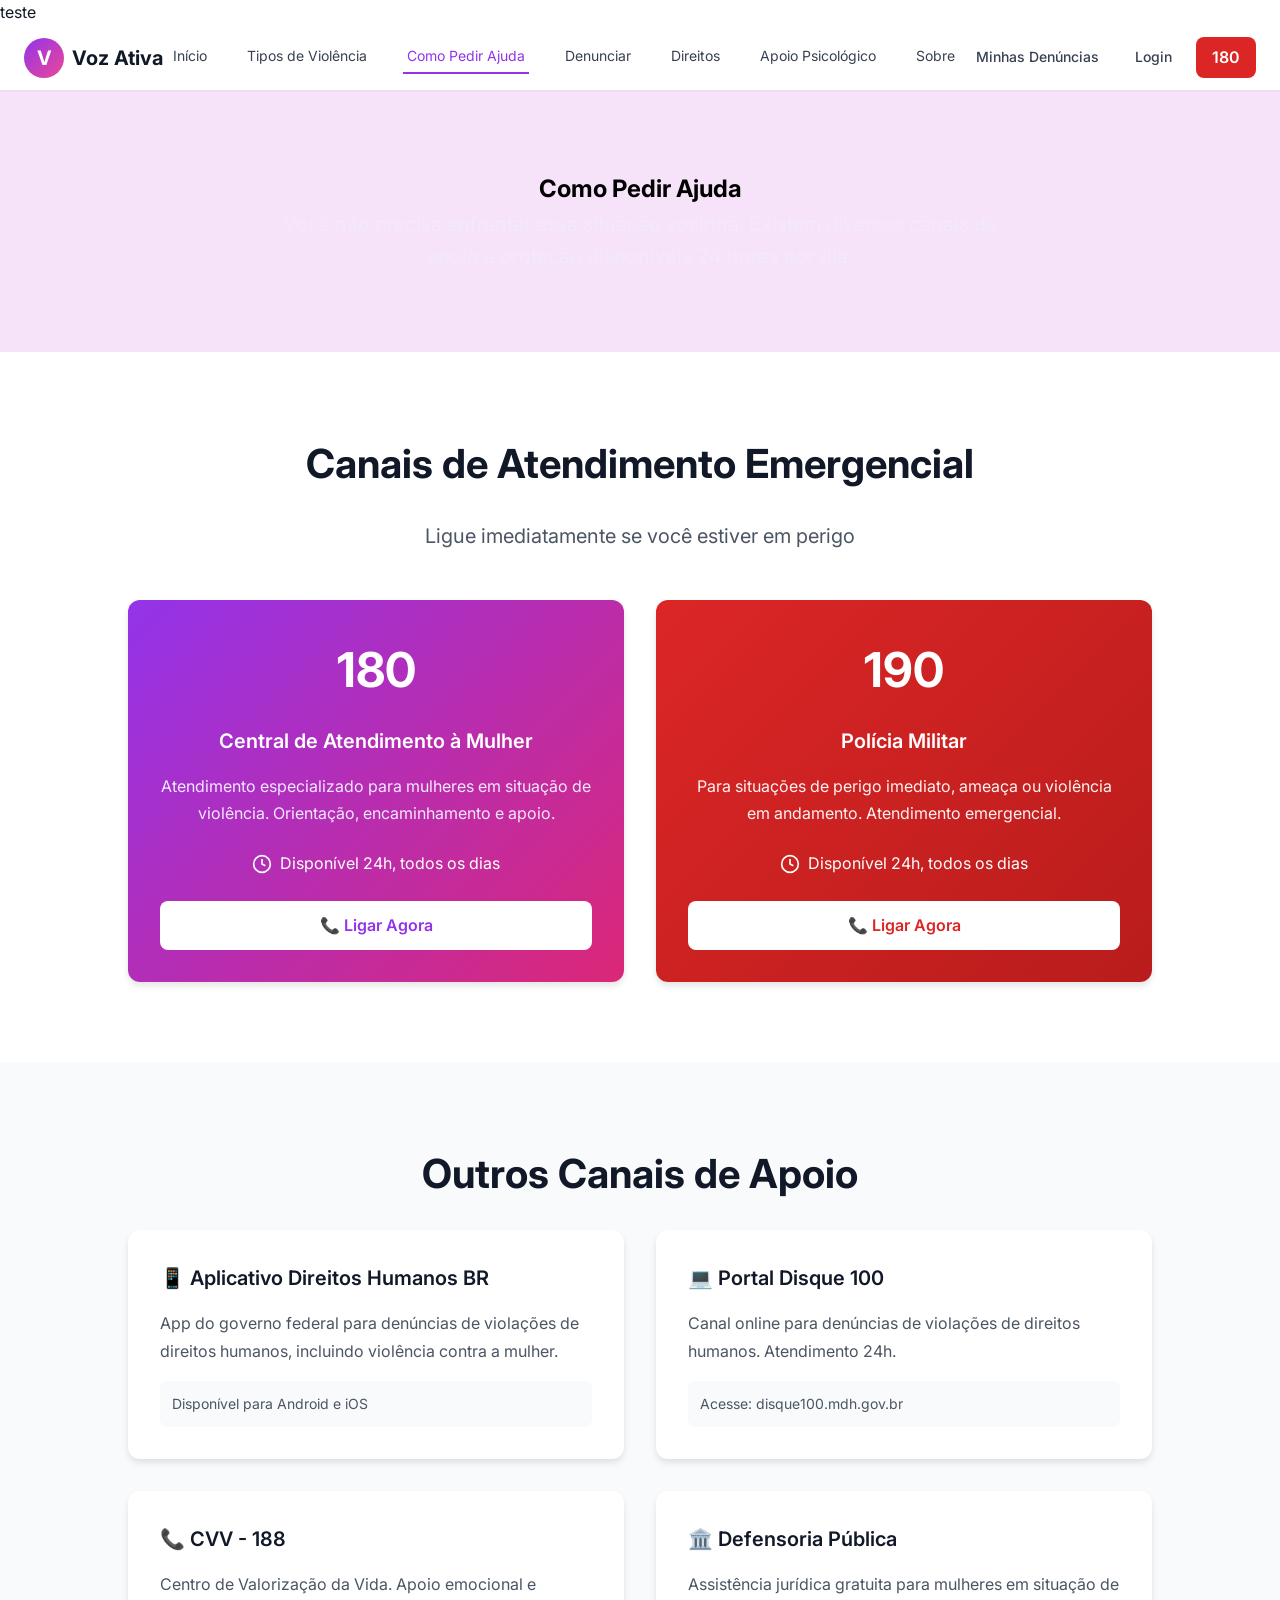
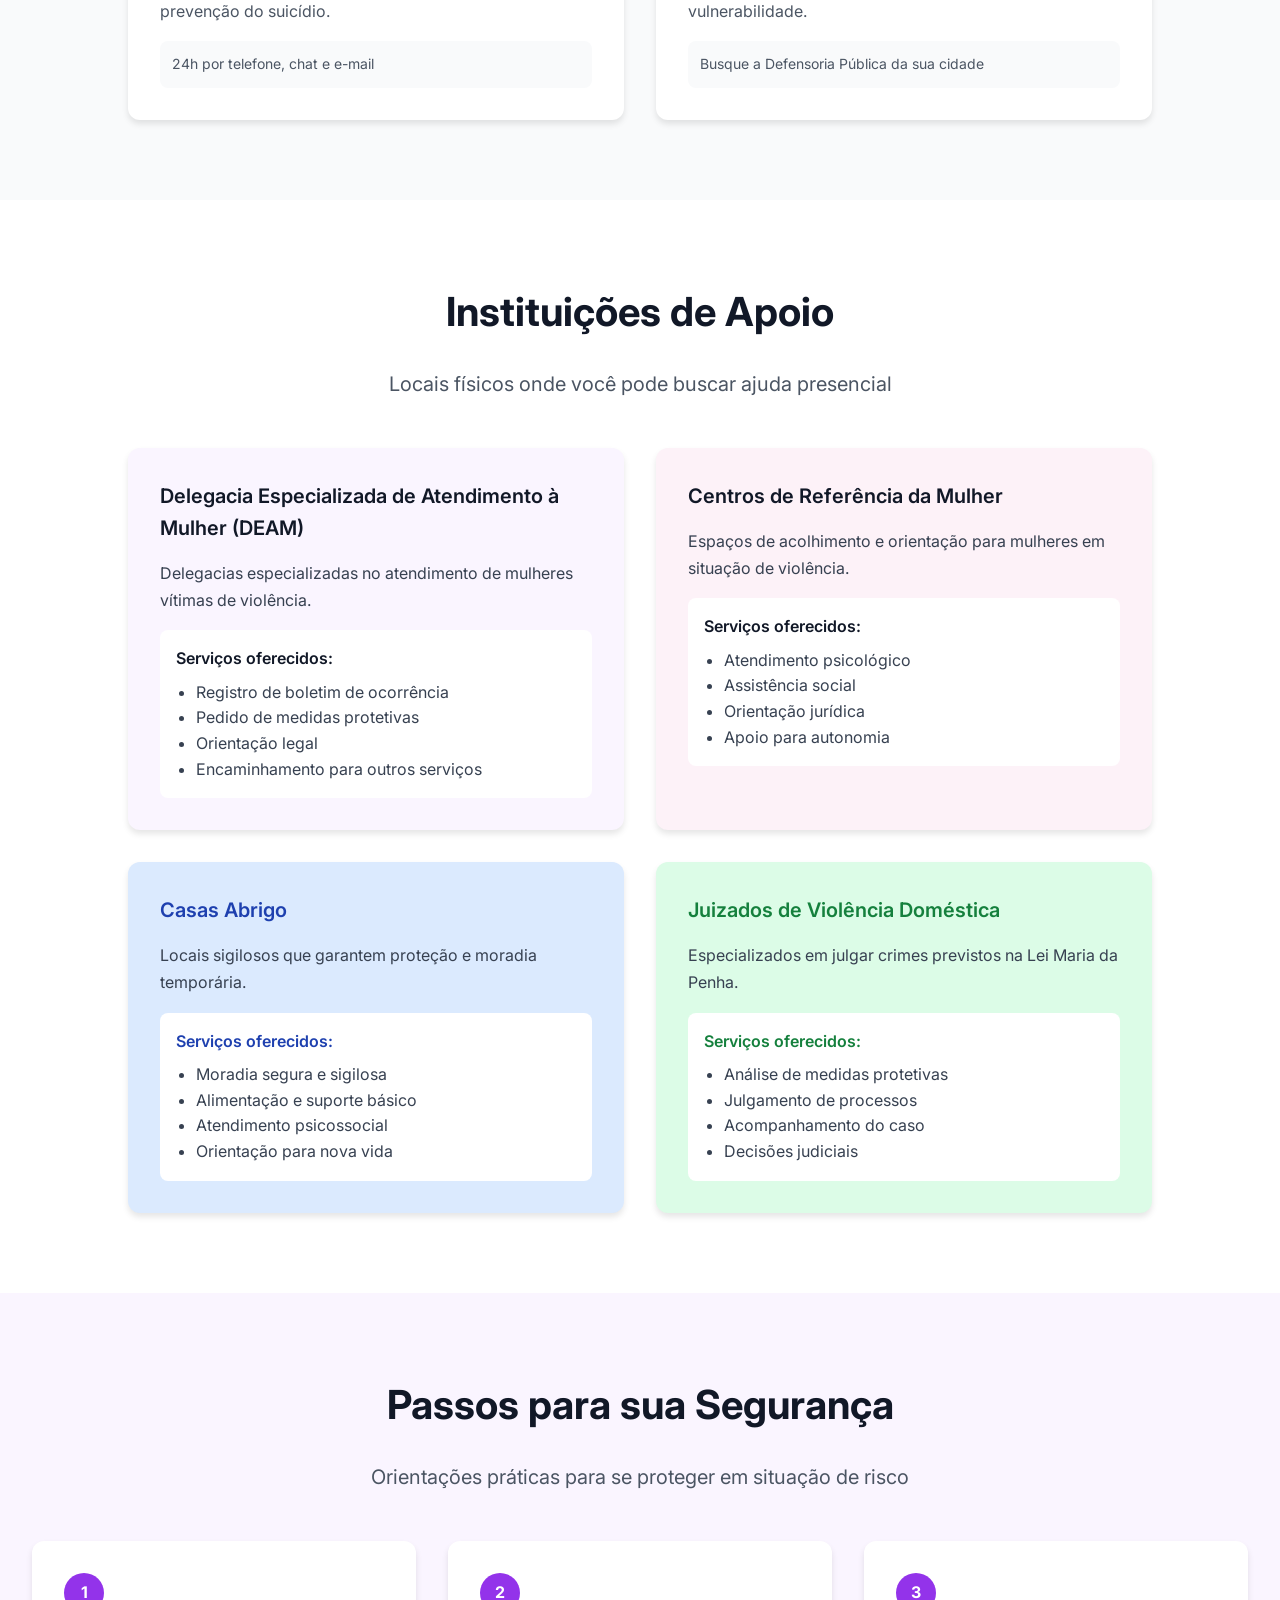
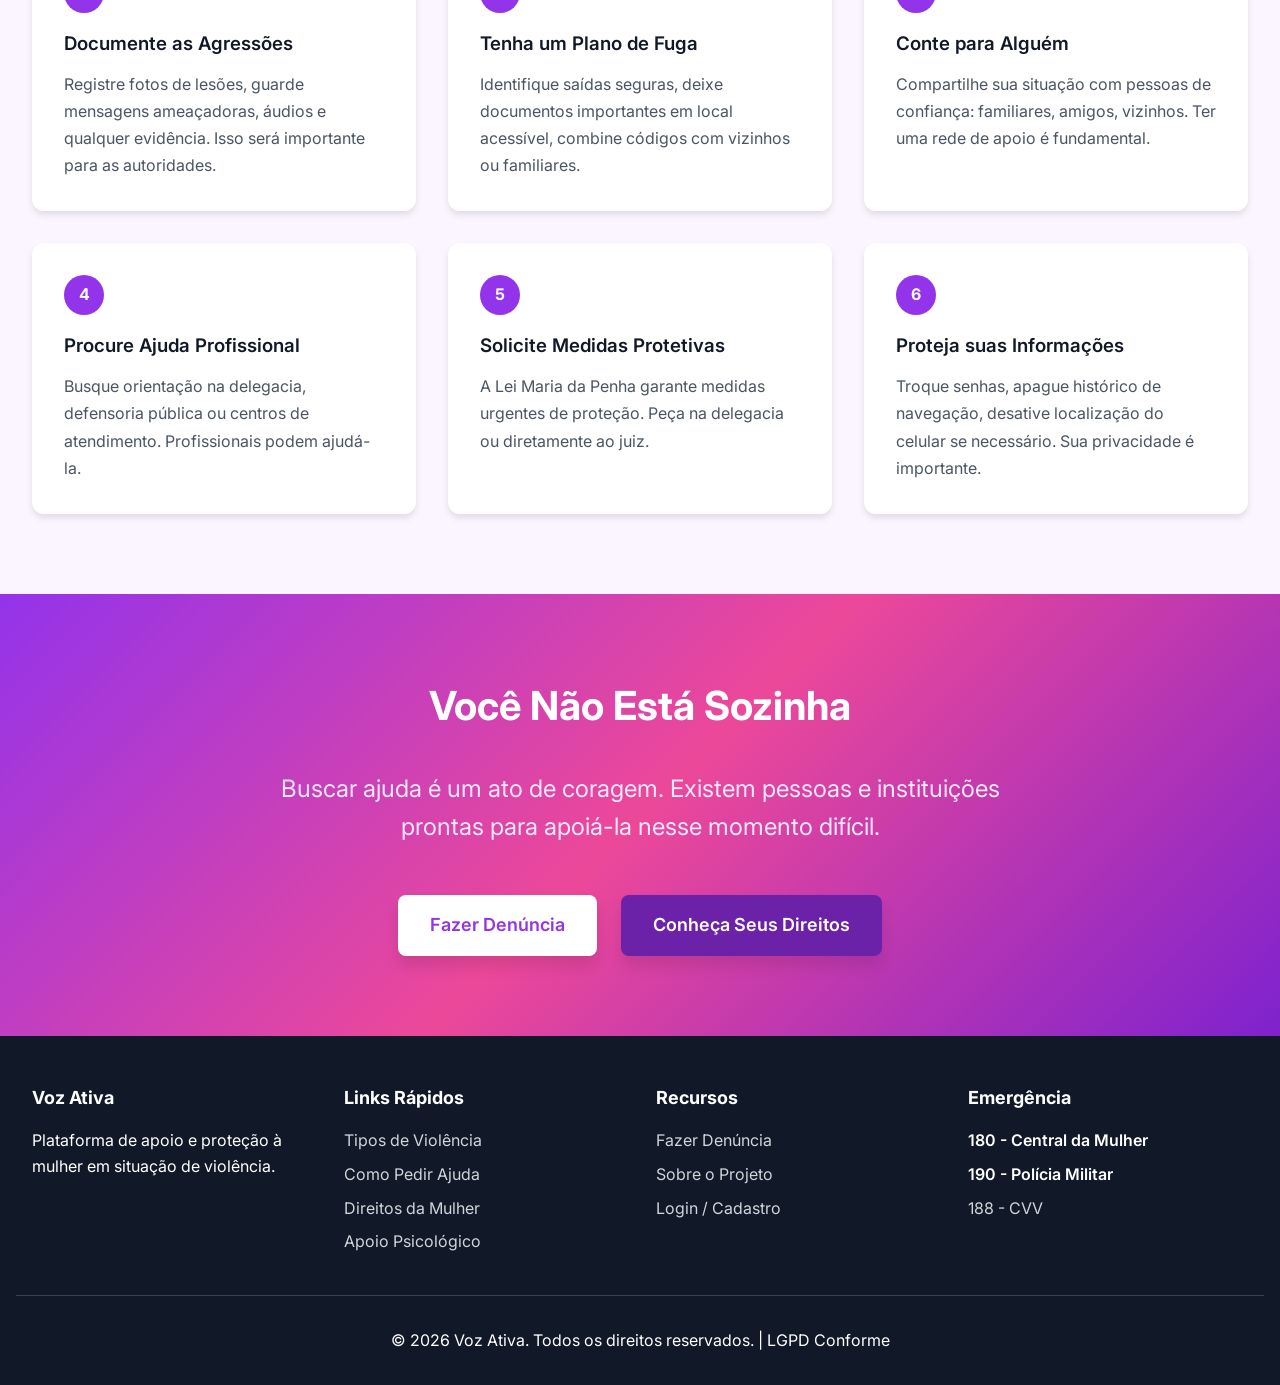
==== commit 391724ce: "Teste" ====
--- a/como-pedir-ajuda.html
+++ b/como-pedir-ajuda.html
@@ -10,6 +10,7 @@
 <body>
     <!-- Header -->
     <header>
+        teste
         <div class="container header-content">
             <a href="index.html" class="logo">
                 <div class="logo-circle">V</div>
--- a/css/styles.css
+++ b/css/styles.css
@@ -267,8 +267,8 @@
 
 /* Hero Section */
 .hero {
-  background: linear-gradient(135deg, var(--purple-600), var(--purple-500), var(--pink-500));
-  color: var(--white);
+  background: #F6E2F9;
+  color: black;
   padding: 5rem 1rem;
 }
 
@@ -288,7 +288,7 @@
 
 .hero-text p {
   font-size: 1.25rem;
-  color: var(--purple-100);
+  color: black;
   margin-bottom: 2rem;
   line-height: 1.7;
 }
@@ -397,10 +397,21 @@
   gap: 2rem;
 }
 
-.grid-1 { grid-template-columns: 1fr; }
-.grid-2 { grid-template-columns: repeat(2, 1fr); }
-.grid-3 { grid-template-columns: repeat(3, 1fr); }
-.grid-4 { grid-template-columns: repeat(4, 1fr); }
+.grid-1 {
+  grid-template-columns: 1fr;
+}
+
+.grid-2 {
+  grid-template-columns: repeat(2, 1fr);
+}
+
+.grid-3 {
+  grid-template-columns: repeat(3, 1fr);
+}
+
+.grid-4 {
+  grid-template-columns: repeat(4, 1fr);
+}
 
 /* Cards */
 .card {
@@ -426,11 +437,30 @@
   margin: 0 auto 1.5rem;
 }
 
-.card-icon-purple { background: var(--purple-100); color: var(--purple-600); }
-.card-icon-pink { background: var(--pink-50); color: var(--pink-600); }
-.card-icon-red { background: var(--red-50); color: var(--red-600); }
-.card-icon-blue { background: #DBEAFE; color: #2563EB; }
-.card-icon-green { background: #DCFCE7; color: #16A34A; }
+.card-icon-purple {
+  background: var(--purple-100);
+  color: var(--purple-600);
+}
+
+.card-icon-pink {
+  background: var(--pink-50);
+  color: var(--pink-600);
+}
+
+.card-icon-red {
+  background: var(--red-50);
+  color: var(--red-600);
+}
+
+.card-icon-blue {
+  background: #DBEAFE;
+  color: #2563EB;
+}
+
+.card-icon-green {
+  background: #DCFCE7;
+  color: #16A34A;
+}
 
 .card-title {
   font-size: 1.25rem;
@@ -456,11 +486,25 @@
   margin-bottom: 1rem;
 }
 
-.stat-number-purple { color: var(--purple-600); }
-.stat-number-pink { color: var(--pink-600); }
-.stat-number-yellow { color: #EAB308; }
-.stat-number-blue { color: #2563EB; }
-.stat-number-green { color: #16A34A; }
+.stat-number-purple {
+  color: var(--purple-600);
+}
+
+.stat-number-pink {
+  color: var(--pink-600);
+}
+
+.stat-number-yellow {
+  color: #EAB308;
+}
+
+.stat-number-blue {
+  color: #2563EB;
+}
+
+.stat-number-green {
+  color: #16A34A;
+}
 
 .stat-label {
   font-size: 1.25rem;
@@ -695,21 +739,53 @@
 }
 
 /* Utility Classes */
-.text-center { text-align: center; }
-.text-left { text-align: left; }
-.text-right { text-align: right; }
-
-.mt-1 { margin-top: 0.5rem; }
-.mt-2 { margin-top: 1rem; }
-.mt-3 { margin-top: 1.5rem; }
-.mt-4 { margin-top: 2rem; }
-
-.mb-1 { margin-bottom: 0.5rem; }
-.mb-2 { margin-bottom: 1rem; }
-.mb-3 { margin-bottom: 1.5rem; }
-.mb-4 { margin-bottom: 2rem; }
-
-.hidden { display: none; }
+.text-center {
+  text-align: center;
+}
+
+.text-left {
+  text-align: left;
+}
+
+.text-right {
+  text-align: right;
+}
+
+.mt-1 {
+  margin-top: 0.5rem;
+}
+
+.mt-2 {
+  margin-top: 1rem;
+}
+
+.mt-3 {
+  margin-top: 1.5rem;
+}
+
+.mt-4 {
+  margin-top: 2rem;
+}
+
+.mb-1 {
+  margin-bottom: 0.5rem;
+}
+
+.mb-2 {
+  margin-bottom: 1rem;
+}
+
+.mb-3 {
+  margin-bottom: 1.5rem;
+}
+
+.mb-4 {
+  margin-bottom: 2rem;
+}
+
+.hidden {
+  display: none;
+}
 
 /* Responsive */
 @media (min-width: 640px) {
@@ -749,9 +825,17 @@
     grid-template-columns: repeat(4, 1fr);
   }
 
-  .grid-2 { grid-template-columns: repeat(2, 1fr); }
-  .grid-3 { grid-template-columns: repeat(3, 1fr); }
-  .grid-4 { grid-template-columns: repeat(4, 1fr); }
+  .grid-2 {
+    grid-template-columns: repeat(2, 1fr);
+  }
+
+  .grid-3 {
+    grid-template-columns: repeat(3, 1fr);
+  }
+
+  .grid-4 {
+    grid-template-columns: repeat(4, 1fr);
+  }
 }
 
 @media (max-width: 640px) {
@@ -770,4 +854,4 @@
   .stat-number {
     font-size: 3rem;
   }
-}
+}
